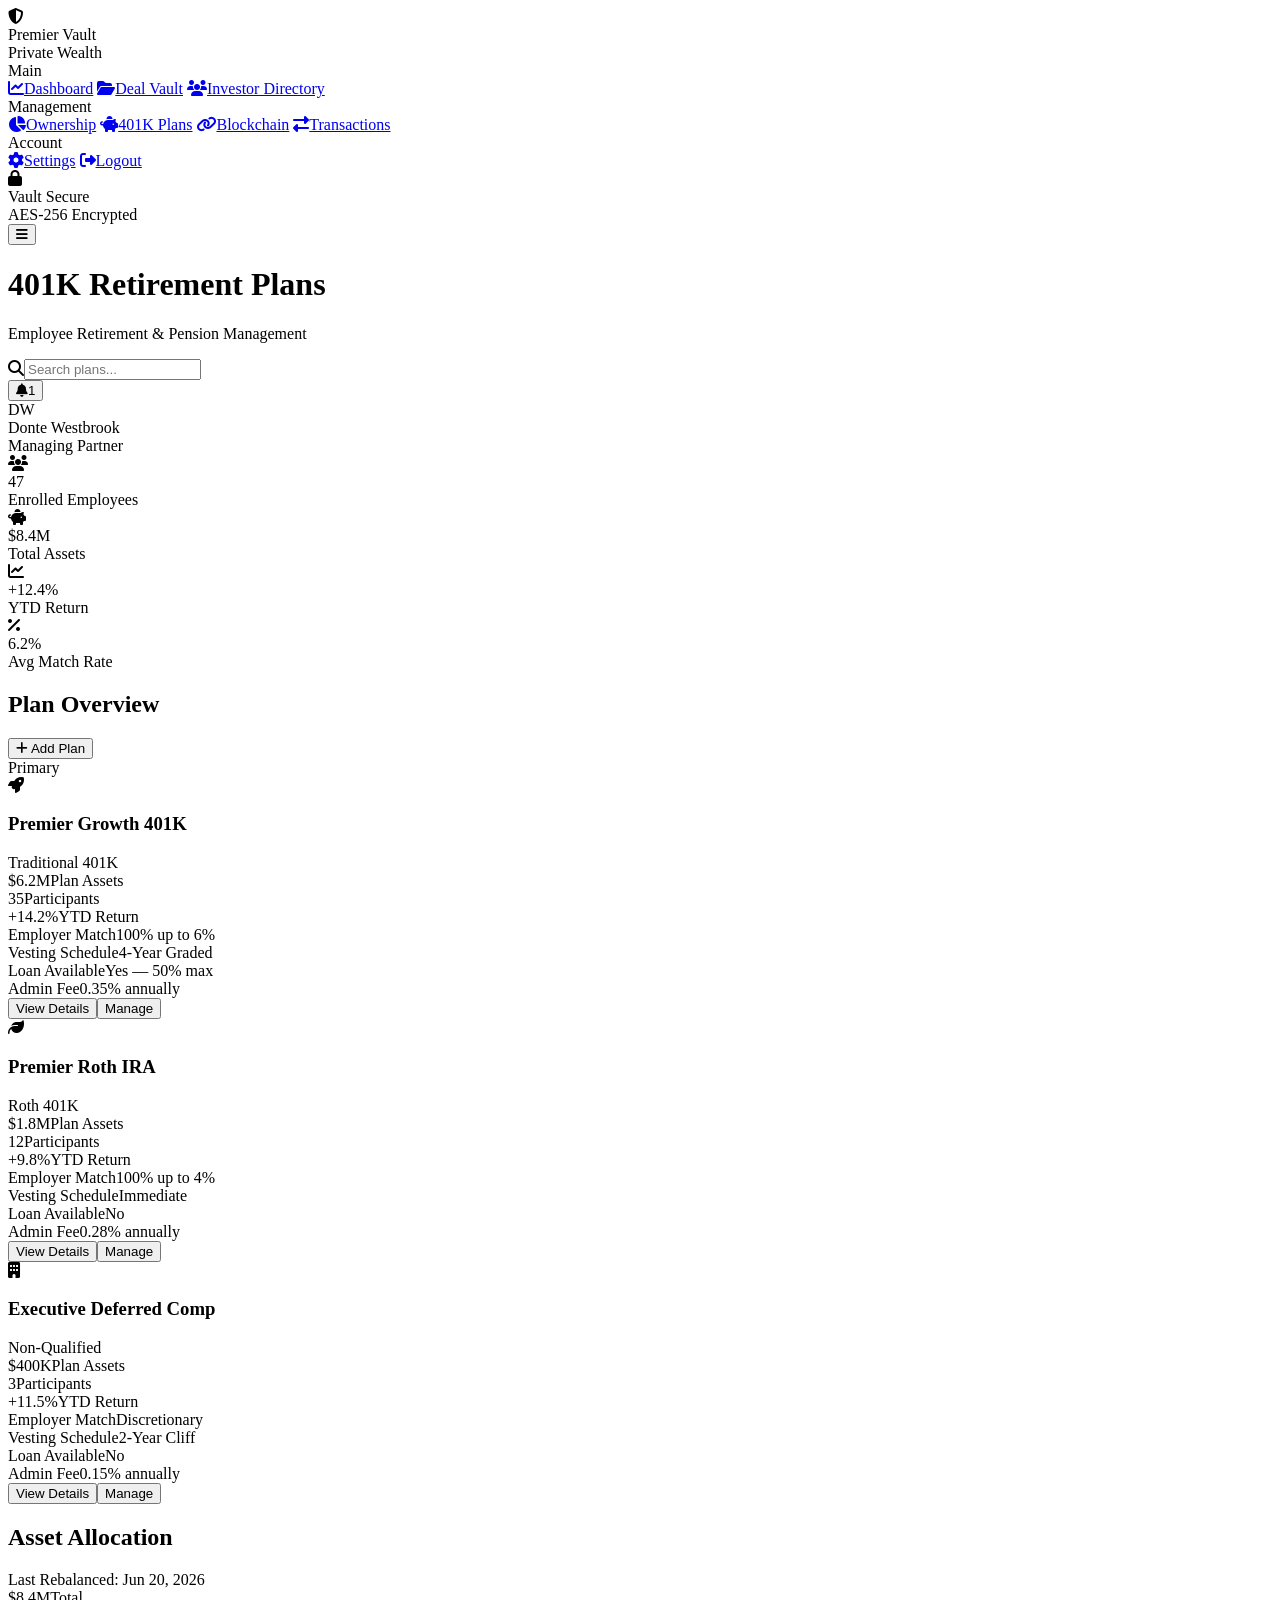
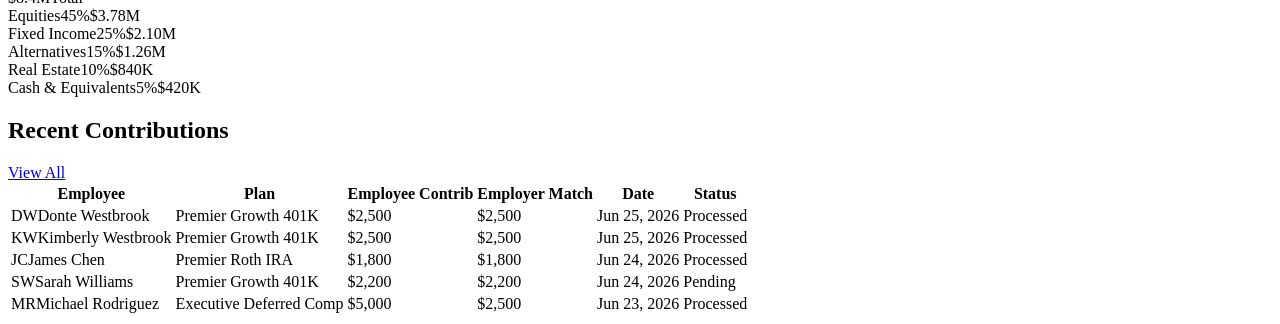
==== 401k.html @ 7c7a309c "Create 401k.html" ====
<!-- 401k.html -->
<!DOCTYPE html>
<html lang="en">
<head>
    <meta charset="UTF-8">
    <meta name="viewport" content="width=device-width, initial-scale=1.0">
    <title>401K Plans — Premier Investor Vault</title>
    <link href="https://fonts.googleapis.com/css2?family=Inter:wght@400;500;600;700&family=Playfair+Display:wght@600;700&display=swap" rel="stylesheet">
    <link rel="stylesheet" href="https://cdnjs.cloudflare.com/ajax/libs/font-awesome/6.4.0/css/all.min.css">
    <link rel="stylesheet" href="css/style.css">
</head>
<body class="dashboard-page">
    <aside class="sidebar">
        <div class="sidebar-header">
            <div class="brand">
                <div class="brand-icon"><i class="fas fa-shield-alt"></i></div>
                <div>
                    <div class="brand-text">Premier Vault</div>
                    <div class="brand-sub">Private Wealth</div>
                </div>
            </div>
        </div>
        <nav class="sidebar-nav">
            <div class="nav-section">
                <div class="nav-section-title">Main</div>
                <a href="dashboard.html" class="nav-item"><i class="fas fa-chart-line"></i><span>Dashboard</span></a>
                <a href="vault.html" class="nav-item"><i class="fas fa-folder-open"></i><span>Deal Vault</span></a>
                <a href="directory.html" class="nav-item"><i class="fas fa-users"></i><span>Investor Directory</span></a>
            </div>
            <div class="nav-section">
                <div class="nav-section-title">Management</div>
                <a href="ownership.html" class="nav-item"><i class="fas fa-pie-chart"></i><span>Ownership</span></a>
                <a href="401k.html" class="nav-item active"><i class="fas fa-piggy-bank"></i><span>401K Plans</span></a>
                <a href="blockchain.html" class="nav-item"><i class="fas fa-link"></i><span>Blockchain</span></a>
                <a href="transactions.html" class="nav-item"><i class="fas fa-exchange-alt"></i><span>Transactions</span></a>
            </div>
            <div class="nav-section">
                <div class="nav-section-title">Account</div>
                <a href="settings.html" class="nav-item"><i class="fas fa-cog"></i><span>Settings</span></a>
                <a href="index.html" class="nav-item logout"><i class="fas fa-sign-out-alt"></i><span>Logout</span></a>
            </div>
        </nav>
        <div class="sidebar-footer">
            <div class="vault-status">
                <div class="status-indicator secure"><i class="fas fa-lock"></i></div>
                <div class="status-text">
                    <div class="status-label">Vault Secure</div>
                    <div class="status-sublabel">AES-256 Encrypted</div>
                </div>
            </div>
        </div>
    </aside>
    <div class="sidebar-overlay" onclick="toggleSidebar()"></div>
    <main class="main-content">
        <header class="top-header">
            <button class="menu-toggle" onclick="toggleSidebar()"><i class="fas fa-bars"></i></button>
            <div class="header-title">
                <h1>401K Retirement Plans</h1>
                <p class="header-subtitle">Employee Retirement & Pension Management</p>
            </div>
            <div class="header-actions">
                <div class="search-box"><i class="fas fa-search"></i><input type="text" placeholder="Search plans..."></div>
                <button class="btn-icon"><i class="fas fa-bell"></i><span class="badge">1</span></button>
                <div class="user-profile">
                    <div class="user-avatar">DW</div>
                    <div class="user-info"><div class="user-name">Donte Westbrook</div><div class="user-role">Managing Partner</div></div>
                </div>
            </div>
        </header>
        <div class="content-wrapper">
            <div class="stats-grid">
                <div class="stat-card">
                    <div class="stat-icon blue"><i class="fas fa-users"></i></div>
                    <div class="stat-info"><div class="stat-value">47</div><div class="stat-label">Enrolled Employees</div></div>
                </div>
                <div class="stat-card">
                    <div class="stat-icon green"><i class="fas fa-piggy-bank"></i></div>
                    <div class="stat-info"><div class="stat-value">$8.4M</div><div class="stat-label">Total Assets</div></div>
                </div>
                <div class="stat-card">
                    <div class="stat-icon gold"><i class="fas fa-chart-line"></i></div>
                    <div class="stat-info"><div class="stat-value">+12.4%</div><div class="stat-label">YTD Return</div></div>
                </div>
                <div class="stat-card">
                    <div class="stat-icon purple"><i class="fas fa-percentage"></i></div>
                    <div class="stat-info"><div class="stat-value">6.2%</div><div class="stat-label">Avg Match Rate</div></div>
                </div>
            </div>
            <div class="section-header"><h2>Plan Overview</h2><button class="btn btn-primary"><i class="fas fa-plus"></i> Add Plan</button></div>
            <div class="plan-cards">
                <div class="plan-card featured">
                    <div class="plan-badge">Primary</div>
                    <div class="plan-header">
                        <div class="plan-icon"><i class="fas fa-rocket"></i></div>
                        <div class="plan-title-group">
                            <h3>Premier Growth 401K</h3>
                            <span class="plan-type">Traditional 401K</span>
                        </div>
                    </div>
                    <div class="plan-stats">
                        <div class="plan-stat"><span class="stat-value">$6.2M</span><span class="stat-label">Plan Assets</span></div>
                        <div class="plan-stat"><span class="stat-value">35</span><span class="stat-label">Participants</span></div>
                        <div class="plan-stat"><span class="stat-value">+14.2%</span><span class="stat-label">YTD Return</span></div>
                    </div>
                    <div class="plan-details">
                        <div class="detail-row"><span>Employer Match</span><span class="highlight">100% up to 6%</span></div>
                        <div class="detail-row"><span>Vesting Schedule</span><span>4-Year Graded</span></div>
                        <div class="detail-row"><span>Loan Available</span><span>Yes — 50% max</span></div>
                        <div class="detail-row"><span>Admin Fee</span><span>0.35% annually</span></div>
                    </div>
                    <div class="plan-actions"><button class="btn btn-outline">View Details</button><button class="btn btn-primary">Manage</button></div>
                </div>
                <div class="plan-card">
                    <div class="plan-header">
                        <div class="plan-icon"><i class="fas fa-leaf"></i></div>
                        <div class="plan-title-group">
                            <h3>Premier Roth IRA</h3>
                            <span class="plan-type">Roth 401K</span>
                        </div>
                    </div>
                    <div class="plan-stats">
                        <div class="plan-stat"><span class="stat-value">$1.8M</span><span class="stat-label">Plan Assets</span></div>
                        <div class="plan-stat"><span class="stat-value">12</span><span class="stat-label">Participants</span></div>
                        <div class="plan-stat"><span class="stat-value">+9.8%</span><span class="stat-label">YTD Return</span></div>
                    </div>
                    <div class="plan-details">
                        <div class="detail-row"><span>Employer Match</span><span class="highlight">100% up to 4%</span></div>
                        <div class="detail-row"><span>Vesting Schedule</span><span>Immediate</span></div>
                        <div class="detail-row"><span>Loan Available</span><span>No</span></div>
                        <div class="detail-row"><span>Admin Fee</span><span>0.28% annually</span></div>
                    </div>
                    <div class="plan-actions"><button class="btn btn-outline">View Details</button><button class="btn btn-primary">Manage</button></div>
                </div>
                <div class="plan-card">
                    <div class="plan-header">
                        <div class="plan-icon"><i class="fas fa-building"></i></div>
                        <div class="plan-title-group">
                            <h3>Executive Deferred Comp</h3>
                            <span class="plan-type">Non-Qualified</span>
                        </div>
                    </div>
                    <div class="plan-stats">
                        <div class="plan-stat"><span class="stat-value">$400K</span><span class="stat-label">Plan Assets</span></div>
                        <div class="plan-stat"><span class="stat-value">3</span><span class="stat-label">Participants</span></div>
                        <div class="plan-stat"><span class="stat-value">+11.5%</span><span class="stat-label">YTD Return</span></div>
                    </div>
                    <div class="plan-details">
                        <div class="detail-row"><span>Employer Match</span><span class="highlight">Discretionary</span></div>
                        <div class="detail-row"><span>Vesting Schedule</span><span>2-Year Cliff</span></div>
                        <div class="detail-row"><span>Loan Available</span><span>No</span></div>
                        <div class="detail-row"><span>Admin Fee</span><span>0.15% annually</span></div>
                    </div>
                    <div class="plan-actions"><button class="btn btn-outline">View Details</button><button class="btn btn-primary">Manage</button></div>
                </div>
            </div>
            <div class="section-header"><h2>Asset Allocation</h2><span class="last-rebalanced">Last Rebalanced: Jun 20, 2026</span></div>
            <div class="allocation-section">
                <div class="allocation-chart" id="allocationChart">
                    <div class="chart-ring">
                        <div class="chart-segment" style="--percent: 45; --color: #1e3a5f; --offset: 0;"></div>
                        <div class="chart-segment" style="--percent: 25; --color: #c9a84c; --offset: 45;"></div>
                        <div class="chart-segment" style="--percent: 15; --color: #64748b; --offset: 70;"></div>
                        <div class="chart-segment" style="--percent: 10; --color: #10b981; --offset: 85;"></div>
                        <div class="chart-segment" style="--percent: 5; --color: #8b5cf6; --offset: 95;"></div>
                        <div class="chart-center"><span class="center-value">$8.4M</span><span class="center-label">Total</span></div>
                    </div>
                </div>
                <div class="allocation-legend">
                    <div class="legend-item"><span class="legend-dot" style="background: #1e3a5f;"></span><span class="legend-label">Equities</span><span class="legend-value">45%</span><span class="legend-amount">$3.78M</span></div>
                    <div class="legend-item"><span class="legend-dot" style="background: #c9a84c;"></span><span class="legend-label">Fixed Income</span><span class="legend-value">25%</span><span class="legend-amount">$2.10M</span></div>
                    <div class="legend-item"><span class="legend-dot" style="background: #64748b;"></span><span class="legend-label">Alternatives</span><span class="legend-value">15%</span><span class="legend-amount">$1.26M</span></div>
                    <div class="legend-item"><span class="legend-dot" style="background: #10b981;"></span><span class="legend-label">Real Estate</span><span class="legend-value">10%</span><span class="legend-amount">$840K</span></div>
                    <div class="legend-item"><span class="legend-dot" style="background: #8b5cf6;"></span><span class="legend-label">Cash & Equivalents</span><span class="legend-value">5%</span><span class="legend-amount">$420K</span></div>
                </div>
            </div>
            <div class="section-header"><h2>Recent Contributions</h2><a href="#" class="view-all">View All</a></div>
            <div class="activity-table-wrapper">
                <table class="activity-table">
                    <thead><tr><th>Employee</th><th>Plan</th><th>Employee Contrib</th><th>Employer Match</th><th>Date</th><th>Status</th></tr></thead>
                    <tbody>
                        <tr><td><div class="user-cell"><span class="user-avatar small">DW</span><span>Donte Westbrook</span></div></td><td>Premier Growth 401K</td><td>$2,500</td><td>$2,500</td><td>Jun 25, 2026</td><td><span class="status-badge success">Processed</span></td></tr>
                        <tr><td><div class="user-cell"><span class="user-avatar small">KW</span><span>Kimberly Westbrook</span></div></td><td>Premier Growth 401K</td><td>$2,500</td><td>$2,500</td><td>Jun 25, 2026</td><td><span class="status-badge success">Processed</span></td></tr>
                        <tr><td><div class="user-cell"><span class="user-avatar small">JC</span><span>James Chen</span></div></td><td>Premier Roth IRA</td><td>$1,800</td><td>$1,800</td><td>Jun 24, 2026</td><td><span class="status-badge success">Processed</span></td></tr>
                        <tr><td><div class="user-cell"><span class="user-avatar small">SW</span><span>Sarah Williams</span></div></td><td>Premier Growth 401K</td><td>$2,200</td><td>$2,200</td><td>Jun 24, 2026</td><td><span class="status-badge pending">Pending</span></td></tr>
                        <tr><td><div class="user-cell"><span class="user-avatar small">MR</span><span>Michael Rodriguez</span></div></td><td>Executive Deferred Comp</td><td>$5,000</td><td>$2,500</td><td>Jun 23, 2026</td><td><span class="status-badge success">Processed</span></td></tr>
                    </tbody>
                </table>
            </div>
        </div>
    </main>
    <script src="js/auth.js"></script>
    <script src="js/storage.js"></script>
    <script src="js/401k.js"></script>
</body>
</html>
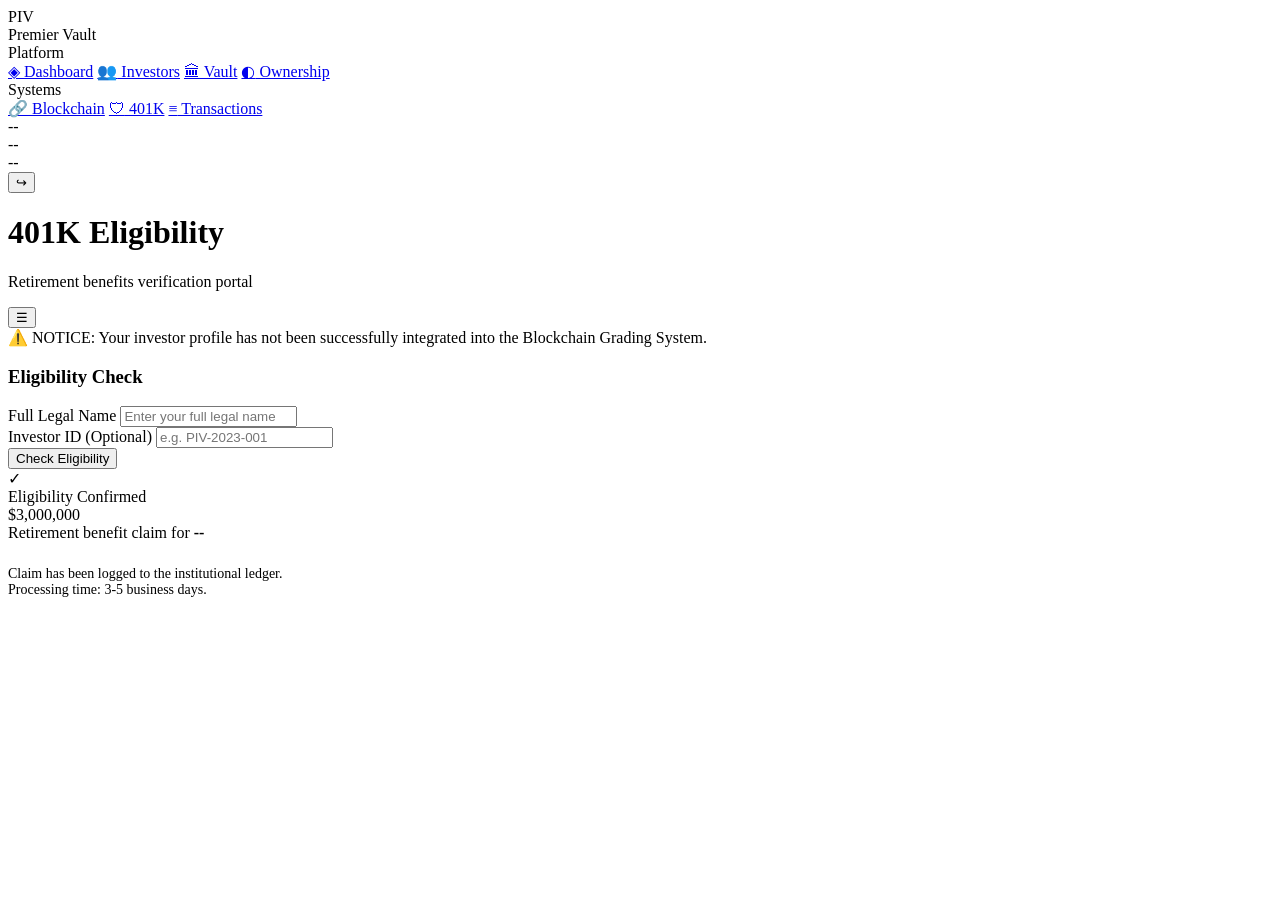
==== commit d15565dc: "Update 401k.html" ====
--- a/401k.html
+++ b/401k.html
@@ -1,195 +1,102 @@
-<!-- 401k.html -->
 <!DOCTYPE html>
 <html lang="en">
 <head>
-    <meta charset="UTF-8">
-    <meta name="viewport" content="width=device-width, initial-scale=1.0">
-    <title>401K Plans — Premier Investor Vault</title>
-    <link href="https://fonts.googleapis.com/css2?family=Inter:wght@400;500;600;700&family=Playfair+Display:wght@600;700&display=swap" rel="stylesheet">
-    <link rel="stylesheet" href="https://cdnjs.cloudflare.com/ajax/libs/font-awesome/6.4.0/css/all.min.css">
-    <link rel="stylesheet" href="css/style.css">
+  <meta charset="UTF-8">
+  <meta name="viewport" content="width=device-width, initial-scale=1.0">
+  <title>401K — Premier Investor Vault</title>
+  <link rel="preconnect" href="https://fonts.googleapis.com">
+  <link href="https://fonts.googleapis.com/css2?family=Inter:wght@400;500;600;700&display=swap" rel="stylesheet">
+  <link rel="stylesheet" href="css/style.css">
 </head>
-<body class="dashboard-page">
-    <aside class="sidebar">
-        <div class="sidebar-header">
-            <div class="brand">
-                <div class="brand-icon"><i class="fas fa-shield-alt"></i></div>
-                <div>
-                    <div class="brand-text">Premier Vault</div>
-                    <div class="brand-sub">Private Wealth</div>
-                </div>
+<body>
+  <div class="app-layout">
+    <aside class="sidebar" id="sidebar">
+      <div class="sidebar-header">
+        <div class="sidebar-logo">PIV</div>
+        <div class="sidebar-brand">Premier <span>Vault</span></div>
+      </div>
+      <nav class="sidebar-nav">
+        <div class="nav-section">
+          <div class="nav-section-title">Platform</div>
+          <a href="dashboard.html" class="nav-item"><span class="nav-icon">◈</span> Dashboard</a>
+          <a href="investors.html" class="nav-item"><span class="nav-icon">👥</span> Investors</a>
+          <a href="vault.html" class="nav-item"><span class="nav-icon">🏛</span> Vault</a>
+          <a href="ownership.html" class="nav-item"><span class="nav-icon">◐</span> Ownership</a>
+        </div>
+        <div class="nav-section">
+          <div class="nav-section-title">Systems</div>
+          <a href="blockchain.html" class="nav-item"><span class="nav-icon">🔗</span> Blockchain</a>
+          <a href="401k.html" class="nav-item active"><span class="nav-icon">🛡</span> 401K</a>
+          <a href="transactions.html" class="nav-item"><span class="nav-icon">≡</span> Transactions</a>
+        </div>
+      </nav>
+      <div class="sidebar-footer">
+        <div class="user-info">
+          <div class="user-avatar" id="userAvatar">--</div>
+          <div class="user-details">
+            <div class="user-name" id="userName">--</div>
+            <div class="user-role" id="userRole">--</div>
+          </div>
+          <button class="logout-btn" onclick="logout()" title="Logout">↪</button>
+        </div>
+      </div>
+    </aside>
+
+    <div class="overlay" id="overlay" onclick="closeSidebar()"></div>
+
+    <main class="main-content">
+      <div class="page-header">
+        <div>
+          <h1 class="page-title">401K Eligibility</h1>
+          <p class="page-subtitle">Retirement benefits verification portal</p>
+        </div>
+        <div class="page-actions">
+          <button class="mobile-toggle" onclick="toggleSidebar()">☰</button>
+        </div>
+      </div>
+
+      <div id="donteBanner" class="alert-banner alert-danger">
+        <span>⚠️</span>
+        <span>NOTICE: Your investor profile has not been successfully integrated into the Blockchain Grading System.</span>
+      </div>
+
+      <div class="panel">
+        <div class="panel-header">
+          <h3 class="panel-title">Eligibility Check</h3>
+        </div>
+        <div class="panel-body">
+          <form id="retirementForm" class="retirement-form">
+            <div class="form-group">
+              <label for="retirementName">Full Legal Name</label>
+              <input type="text" id="retirementName" class="form-input" placeholder="Enter your full legal name" required>
             </div>
+            <div class="form-group">
+              <label for="retirementId">Investor ID (Optional)</label>
+              <input type="text" id="retirementId" class="form-input" placeholder="e.g. PIV-2023-001">
+            </div>
+            <button type="submit" class="btn btn-primary" id="retirementSubmit">Check Eligibility</button>
+          </form>
+
+          <div id="retirementSpinner" class="spinner"></div>
+
+          <div id="retirementResult" class="retirement-result">
+            <div class="result-icon">✓</div>
+            <div class="result-label">Eligibility Confirmed</div>
+            <div class="result-amount" id="resultAmount">$3,000,000</div>
+            <div class="result-label">Retirement benefit claim for <strong id="resultName">--</strong></div>
+            <div style="margin-top:1.5rem;color:var(--text-muted);font-size:0.875rem">
+              Claim has been logged to the institutional ledger.<br>
+              Processing time: 3-5 business days.
+            </div>
+          </div>
         </div>
-        <nav class="sidebar-nav">
-            <div class="nav-section">
-                <div class="nav-section-title">Main</div>
-                <a href="dashboard.html" class="nav-item"><i class="fas fa-chart-line"></i><span>Dashboard</span></a>
-                <a href="vault.html" class="nav-item"><i class="fas fa-folder-open"></i><span>Deal Vault</span></a>
-                <a href="directory.html" class="nav-item"><i class="fas fa-users"></i><span>Investor Directory</span></a>
-            </div>
-            <div class="nav-section">
-                <div class="nav-section-title">Management</div>
-                <a href="ownership.html" class="nav-item"><i class="fas fa-pie-chart"></i><span>Ownership</span></a>
-                <a href="401k.html" class="nav-item active"><i class="fas fa-piggy-bank"></i><span>401K Plans</span></a>
-                <a href="blockchain.html" class="nav-item"><i class="fas fa-link"></i><span>Blockchain</span></a>
-                <a href="transactions.html" class="nav-item"><i class="fas fa-exchange-alt"></i><span>Transactions</span></a>
-            </div>
-            <div class="nav-section">
-                <div class="nav-section-title">Account</div>
-                <a href="settings.html" class="nav-item"><i class="fas fa-cog"></i><span>Settings</span></a>
-                <a href="index.html" class="nav-item logout"><i class="fas fa-sign-out-alt"></i><span>Logout</span></a>
-            </div>
-        </nav>
-        <div class="sidebar-footer">
-            <div class="vault-status">
-                <div class="status-indicator secure"><i class="fas fa-lock"></i></div>
-                <div class="status-text">
-                    <div class="status-label">Vault Secure</div>
-                    <div class="status-sublabel">AES-256 Encrypted</div>
-                </div>
-            </div>
-        </div>
-    </aside>
-    <div class="sidebar-overlay" onclick="toggleSidebar()"></div>
-    <main class="main-content">
-        <header class="top-header">
-            <button class="menu-toggle" onclick="toggleSidebar()"><i class="fas fa-bars"></i></button>
-            <div class="header-title">
-                <h1>401K Retirement Plans</h1>
-                <p class="header-subtitle">Employee Retirement & Pension Management</p>
-            </div>
-            <div class="header-actions">
-                <div class="search-box"><i class="fas fa-search"></i><input type="text" placeholder="Search plans..."></div>
-                <button class="btn-icon"><i class="fas fa-bell"></i><span class="badge">1</span></button>
-                <div class="user-profile">
-                    <div class="user-avatar">DW</div>
-                    <div class="user-info"><div class="user-name">Donte Westbrook</div><div class="user-role">Managing Partner</div></div>
-                </div>
-            </div>
-        </header>
-        <div class="content-wrapper">
-            <div class="stats-grid">
-                <div class="stat-card">
-                    <div class="stat-icon blue"><i class="fas fa-users"></i></div>
-                    <div class="stat-info"><div class="stat-value">47</div><div class="stat-label">Enrolled Employees</div></div>
-                </div>
-                <div class="stat-card">
-                    <div class="stat-icon green"><i class="fas fa-piggy-bank"></i></div>
-                    <div class="stat-info"><div class="stat-value">$8.4M</div><div class="stat-label">Total Assets</div></div>
-                </div>
-                <div class="stat-card">
-                    <div class="stat-icon gold"><i class="fas fa-chart-line"></i></div>
-                    <div class="stat-info"><div class="stat-value">+12.4%</div><div class="stat-label">YTD Return</div></div>
-                </div>
-                <div class="stat-card">
-                    <div class="stat-icon purple"><i class="fas fa-percentage"></i></div>
-                    <div class="stat-info"><div class="stat-value">6.2%</div><div class="stat-label">Avg Match Rate</div></div>
-                </div>
-            </div>
-            <div class="section-header"><h2>Plan Overview</h2><button class="btn btn-primary"><i class="fas fa-plus"></i> Add Plan</button></div>
-            <div class="plan-cards">
-                <div class="plan-card featured">
-                    <div class="plan-badge">Primary</div>
-                    <div class="plan-header">
-                        <div class="plan-icon"><i class="fas fa-rocket"></i></div>
-                        <div class="plan-title-group">
-                            <h3>Premier Growth 401K</h3>
-                            <span class="plan-type">Traditional 401K</span>
-                        </div>
-                    </div>
-                    <div class="plan-stats">
-                        <div class="plan-stat"><span class="stat-value">$6.2M</span><span class="stat-label">Plan Assets</span></div>
-                        <div class="plan-stat"><span class="stat-value">35</span><span class="stat-label">Participants</span></div>
-                        <div class="plan-stat"><span class="stat-value">+14.2%</span><span class="stat-label">YTD Return</span></div>
-                    </div>
-                    <div class="plan-details">
-                        <div class="detail-row"><span>Employer Match</span><span class="highlight">100% up to 6%</span></div>
-                        <div class="detail-row"><span>Vesting Schedule</span><span>4-Year Graded</span></div>
-                        <div class="detail-row"><span>Loan Available</span><span>Yes — 50% max</span></div>
-                        <div class="detail-row"><span>Admin Fee</span><span>0.35% annually</span></div>
-                    </div>
-                    <div class="plan-actions"><button class="btn btn-outline">View Details</button><button class="btn btn-primary">Manage</button></div>
-                </div>
-                <div class="plan-card">
-                    <div class="plan-header">
-                        <div class="plan-icon"><i class="fas fa-leaf"></i></div>
-                        <div class="plan-title-group">
-                            <h3>Premier Roth IRA</h3>
-                            <span class="plan-type">Roth 401K</span>
-                        </div>
-                    </div>
-                    <div class="plan-stats">
-                        <div class="plan-stat"><span class="stat-value">$1.8M</span><span class="stat-label">Plan Assets</span></div>
-                        <div class="plan-stat"><span class="stat-value">12</span><span class="stat-label">Participants</span></div>
-                        <div class="plan-stat"><span class="stat-value">+9.8%</span><span class="stat-label">YTD Return</span></div>
-                    </div>
-                    <div class="plan-details">
-                        <div class="detail-row"><span>Employer Match</span><span class="highlight">100% up to 4%</span></div>
-                        <div class="detail-row"><span>Vesting Schedule</span><span>Immediate</span></div>
-                        <div class="detail-row"><span>Loan Available</span><span>No</span></div>
-                        <div class="detail-row"><span>Admin Fee</span><span>0.28% annually</span></div>
-                    </div>
-                    <div class="plan-actions"><button class="btn btn-outline">View Details</button><button class="btn btn-primary">Manage</button></div>
-                </div>
-                <div class="plan-card">
-                    <div class="plan-header">
-                        <div class="plan-icon"><i class="fas fa-building"></i></div>
-                        <div class="plan-title-group">
-                            <h3>Executive Deferred Comp</h3>
-                            <span class="plan-type">Non-Qualified</span>
-                        </div>
-                    </div>
-                    <div class="plan-stats">
-                        <div class="plan-stat"><span class="stat-value">$400K</span><span class="stat-label">Plan Assets</span></div>
-                        <div class="plan-stat"><span class="stat-value">3</span><span class="stat-label">Participants</span></div>
-                        <div class="plan-stat"><span class="stat-value">+11.5%</span><span class="stat-label">YTD Return</span></div>
-                    </div>
-                    <div class="plan-details">
-                        <div class="detail-row"><span>Employer Match</span><span class="highlight">Discretionary</span></div>
-                        <div class="detail-row"><span>Vesting Schedule</span><span>2-Year Cliff</span></div>
-                        <div class="detail-row"><span>Loan Available</span><span>No</span></div>
-                        <div class="detail-row"><span>Admin Fee</span><span>0.15% annually</span></div>
-                    </div>
-                    <div class="plan-actions"><button class="btn btn-outline">View Details</button><button class="btn btn-primary">Manage</button></div>
-                </div>
-            </div>
-            <div class="section-header"><h2>Asset Allocation</h2><span class="last-rebalanced">Last Rebalanced: Jun 20, 2026</span></div>
-            <div class="allocation-section">
-                <div class="allocation-chart" id="allocationChart">
-                    <div class="chart-ring">
-                        <div class="chart-segment" style="--percent: 45; --color: #1e3a5f; --offset: 0;"></div>
-                        <div class="chart-segment" style="--percent: 25; --color: #c9a84c; --offset: 45;"></div>
-                        <div class="chart-segment" style="--percent: 15; --color: #64748b; --offset: 70;"></div>
-                        <div class="chart-segment" style="--percent: 10; --color: #10b981; --offset: 85;"></div>
-                        <div class="chart-segment" style="--percent: 5; --color: #8b5cf6; --offset: 95;"></div>
-                        <div class="chart-center"><span class="center-value">$8.4M</span><span class="center-label">Total</span></div>
-                    </div>
-                </div>
-                <div class="allocation-legend">
-                    <div class="legend-item"><span class="legend-dot" style="background: #1e3a5f;"></span><span class="legend-label">Equities</span><span class="legend-value">45%</span><span class="legend-amount">$3.78M</span></div>
-                    <div class="legend-item"><span class="legend-dot" style="background: #c9a84c;"></span><span class="legend-label">Fixed Income</span><span class="legend-value">25%</span><span class="legend-amount">$2.10M</span></div>
-                    <div class="legend-item"><span class="legend-dot" style="background: #64748b;"></span><span class="legend-label">Alternatives</span><span class="legend-value">15%</span><span class="legend-amount">$1.26M</span></div>
-                    <div class="legend-item"><span class="legend-dot" style="background: #10b981;"></span><span class="legend-label">Real Estate</span><span class="legend-value">10%</span><span class="legend-amount">$840K</span></div>
-                    <div class="legend-item"><span class="legend-dot" style="background: #8b5cf6;"></span><span class="legend-label">Cash & Equivalents</span><span class="legend-value">5%</span><span class="legend-amount">$420K</span></div>
-                </div>
-            </div>
-            <div class="section-header"><h2>Recent Contributions</h2><a href="#" class="view-all">View All</a></div>
-            <div class="activity-table-wrapper">
-                <table class="activity-table">
-                    <thead><tr><th>Employee</th><th>Plan</th><th>Employee Contrib</th><th>Employer Match</th><th>Date</th><th>Status</th></tr></thead>
-                    <tbody>
-                        <tr><td><div class="user-cell"><span class="user-avatar small">DW</span><span>Donte Westbrook</span></div></td><td>Premier Growth 401K</td><td>$2,500</td><td>$2,500</td><td>Jun 25, 2026</td><td><span class="status-badge success">Processed</span></td></tr>
-                        <tr><td><div class="user-cell"><span class="user-avatar small">KW</span><span>Kimberly Westbrook</span></div></td><td>Premier Growth 401K</td><td>$2,500</td><td>$2,500</td><td>Jun 25, 2026</td><td><span class="status-badge success">Processed</span></td></tr>
-                        <tr><td><div class="user-cell"><span class="user-avatar small">JC</span><span>James Chen</span></div></td><td>Premier Roth IRA</td><td>$1,800</td><td>$1,800</td><td>Jun 24, 2026</td><td><span class="status-badge success">Processed</span></td></tr>
-                        <tr><td><div class="user-cell"><span class="user-avatar small">SW</span><span>Sarah Williams</span></div></td><td>Premier Growth 401K</td><td>$2,200</td><td>$2,200</td><td>Jun 24, 2026</td><td><span class="status-badge pending">Pending</span></td></tr>
-                        <tr><td><div class="user-cell"><span class="user-avatar small">MR</span><span>Michael Rodriguez</span></div></td><td>Executive Deferred Comp</td><td>$5,000</td><td>$2,500</td><td>Jun 23, 2026</td><td><span class="status-badge success">Processed</span></td></tr>
-                    </tbody>
-                </table>
-            </div>
-        </div>
+      </div>
     </main>
-    <script src="js/auth.js"></script>
-    <script src="js/storage.js"></script>
-    <script src="js/401k.js"></script>
+  </div>
+
+  <script src="js/storage.js"></script>
+  <script src="js/auth.js"></script>
+  <script src="js/retirement.js"></script>
+  <script>initRetirement();</script>
 </body>
 </html>
